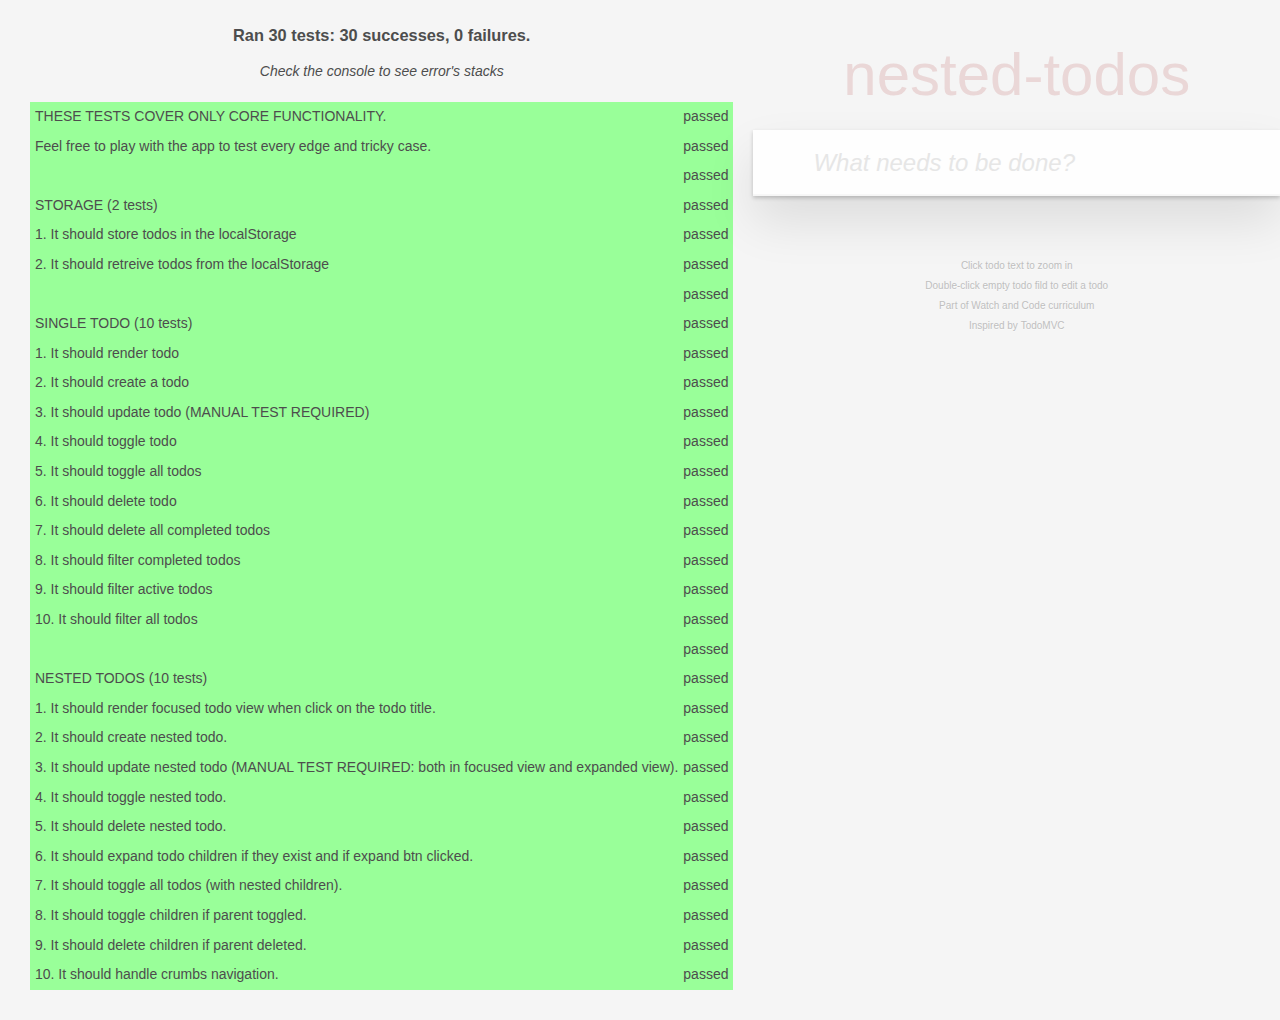
==== tests/tests-runner.html @ 6209fd99 "Initial commit." ====
<!DOCTYPE html>
<html lang="en">

<head>
  <meta charset="UTF-8">
  <meta name="viewport" content="width=device-width, initial-scale=1.0">
  <title>Tests for nested todos</title>
  <link rel="stylesheet" href="./../public/css/app.css">
  <link rel="stylesheet" href="./../public/css/index.css">
</head>

<body>
  <div id="app">
    <section id="app-view">
      <header id="header">
        <nav>
          <ol class="crumbs"></ol>
        </nav>
        <h1>
          <span class="headline">todos</span>
          <input class="edit" value="">
        </h1>
        <input id="new-todo" placeholder="What needs to be done?" autofocus>
      </header>

      <section id="main">
        <input id="toggle-all" type="checkbox">
        <label for="toggle-all">Mark all as complete</label>
        <ul id="todo-list"></ul>
      </section>
      <footer id="footer"></footer>
    </section>
    <footer id="info">
      <p>Click todo text to zoom in</p>
      <p>Double-click empty todo fild to edit a todo</p>
      <p>Part of <a href="http://watchandcode.com">Watch and Code</a> curriculum</p>
      <p>Inspired by <a href="http://todomvc.com">TodoMVC</a></p>
    </footer>    
  </div>

  <script src="./../public/js/director.js"></script>
  <script src="./../public/js/app.js"></script>
  <script src="./../tests/simpletest.js"></script>
  <script src="./../tests/app.tests.js"></script>
</body>

</html>
---- public/css/app.css ----
#main,
#footer {
	display: none;
}
---- public/css/index.css ----
html,
body {
	margin: 0;
	padding: 0;
}

button {
	margin: 0;
	padding: 0;
	border: 0;
	background: none;
	font-size: 100%;
	vertical-align: baseline;
	font-family: inherit;
	font-weight: inherit;
	color: inherit;
	-webkit-appearance: none;
	appearance: none;
	-webkit-font-smoothing: antialiased;
	-moz-font-smoothing: antialiased;
	font-synthesis: antialiased;
}

body {
	font: 14px 'Helvetica Neue', Helvetica, Arial, sans-serif;
	line-height: 1.4em;
	background: #f5f5f5;
	color: #4d4d4d;
	/* min-width: 230px;
	max-width: 550px;
	margin: 0 auto; */
	-webkit-font-smoothing: antialiased;
	-moz-font-smoothing: antialiased;
	font-synthesis: antialiased;
	font-weight: 300;
}

button,
input[type="checkbox"] {
	outline: none;
}

ul {
	list-style: none;
}

.hidden {
	display: none;
}

#app {
	font: 14px 'Helvetica Neue', Helvetica, Arial, sans-serif;
	line-height: 1.4em;
	background: #f5f5f5;
	color: #4d4d4d;
	/* min-width: 230px; */
	/* max-width: 550px; */
	/* margin: 0 auto; */
	-webkit-font-smoothing: antialiased;
	-moz-font-smoothing: antialiased;
	font-synthesis: antialiased;
	font-weight: 300;
}

#app-view {
	min-width: 230px;
	max-width: 550px;
	background: #fff;
	margin: 130px auto 40px auto;
	position: relative;
	box-shadow: 0 2px 4px 0 rgba(0, 0, 0, 0.2),
	            0 25px 50px 0 rgba(0, 0, 0, 0.1);
}

#app input::-webkit-input-placeholder {
	font-style: italic;
	font-weight: 300;
	color: #e6e6e6;
}

#app input::-moz-placeholder {
	font-style: italic;
	font-weight: 300;
	color: #e6e6e6;
}

#app input::input-placeholder {
	font-style: italic;
	font-weight: 300;
	color: #e6e6e6;
}

/* Header */
#header h1 {
	position: absolute;
	top: -85px;

	display: flex;
	justify-content: center;
	align-items: center;

	width: 100%;
	height: 70px;
	box-sizing: border-box;
	margin: 0;
	padding: 0;

	color: rgba(175, 47, 47, 0.15);
	font-size: 60px;
	font-weight: 300;
	-webkit-text-rendering: optimizeLegibility;
	-moz-text-rendering: optimizeLegibility;
	text-rendering: optimizeLegibility;
}

#header .headline {
	height: 100%;
	font-size: 60px;
	line-height: 60px;
	overflow: hidden;
	white-space: nowrap;
	text-overflow: ellipsis;
}

#header h1 .edit {
	display: none;
}

#header h1.editing .headline {
	display:none;
}

#header h1.editing .edit {
	display: block;
}

/* Breadcrumbs navigation */
.crumbs {
	display: flex;
	position: absolute;
	top: -120px;
	width: 100%;

	margin: 0;
	padding: 0;
	padding-left: 0;

	font-size: 20px;
	list-style: none;
	list-style-type: none;
}

.crumb .text {
	max-width: 100px;
	overflow: hidden;
	white-space: nowrap;
	text-overflow: ellipsis;
}

.crumb a {
	display: flex;
	height: 35px;
	align-items: center;
	color: inherit;
	text-decoration: none;
	opacity: 0.5;
	overflow: hidden;
}

.crumb a:hover {
	opacity: 1;
}

.crumb a::after {
	display: inline-block;
	color: inherit;
	content: '>';
	padding: 0 3px;
	opacity: 0.5;
}

.crumb:last-child a::after {
	content: '';
}

/* Edit todo */
#new-todo,
.edit {
	position: relative;
	margin: 0;
	width: 100%;
	font-size: 24px;
	font-family: inherit;
	font-weight: inherit;
	line-height: 1.4em;
	border: 0;
	outline: none;
	color: inherit;
	padding: 6px;
	border: 1px solid #999;
	box-shadow: inset 0 -1px 5px 0 rgba(0, 0, 0, 0.2);
	box-sizing: border-box;
	-webkit-font-smoothing: antialiased;
	-moz-font-smoothing: antialiased;
	font-synthesis: antialiased;
}

#new-todo {
	padding: 16px 16px 16px 60px;
	border: none;
	background: rgba(0, 0, 0, 0.003);
	box-shadow: inset 0 -2px 1px rgba(0,0,0,0.03);
}

#main {
	position: relative;
	z-index: 2;
	border-top: 1px solid #e6e6e6;
}

label[for='toggle-all'] {
	display: none;
}

#toggle-all {
	position: absolute;
	top: -55px;
	left: -12px;
	width: 60px;
	height: 34px;
	text-align: center;
	border: none; /* Mobile Safari */
}

#toggle-all:before {
	content: '❯';
	font-size: 22px;
	color: #e6e6e6;
	padding: 10px 27px 10px 27px;
}

#toggle-all:checked:before {
	color: #737373;
}

#todo-list {
	margin: 0;
	padding: 0;
	list-style: none;
}

#todo-list li {
	position: relative;
	font-size: 24px;
}

#todo-list li:last-child {
	border-bottom: none;
}

#todo-list li.editing {
	border-bottom: none;
	padding: 0;
}

#todo-list li.editing > .edit {
	display: block;
	width: calc(100% - 45px);
	margin: 0 0 0 45px;
	padding: 13px 17px 12px 17px;
}

.expanded {
	box-shadow: inset 40px 0 10px  #f5f5f5;
}

.view {
	display: block;
	position: relative;
	border-bottom: 1px solid #ededed;
}

.view a {
	text-decoration: none;
	color: inherit;
}

.view a:hover {
	font-weight: 400;
}


#todo-list > li:last-child .view {
	border-bottom: none;
}

#todo-list li.editing .view {
	display: none;
}

#todo-list li .toggle {
	text-align: center;
	width: 40px;
	/* auto, since non-WebKit browsers doesn't support input styling */
	height: auto;
	position: absolute;
	top: 0;
	bottom: 0;
	margin: auto 0;
	border: none; /* Mobile Safari */
	-webkit-appearance: none;
	appearance: none;
}

#todo-list li .toggle:after {
	content: url('data:image/svg+xml;utf8,<svg%20xmlns%3D"http%3A//www.w3.org/2000/svg"%20width%3D"40"%20height%3D"40"%20viewBox%3D"-10%20-18%20100%20135"><circle%20cx%3D"50"%20cy%3D"50"%20r%3D"50"%20fill%3D"none"%20stroke%3D"%23ededed"%20stroke-width%3D"3"/></svg>');
}

#todo-list li .toggle:checked:after {
	content: url('data:image/svg+xml;utf8,<svg%20xmlns%3D"http%3A//www.w3.org/2000/svg"%20width%3D"40"%20height%3D"40"%20viewBox%3D"-10%20-18%20100%20135"><circle%20cx%3D"50"%20cy%3D"50"%20r%3D"50"%20fill%3D"none"%20stroke%3D"%23bddad5"%20stroke-width%3D"3"/><path%20fill%3D"%235dc2af"%20d%3D"M72%2025L42%2071%2027%2056l-4%204%2020%2020%2034-52z"/></svg>');
}

#todo-list li .expand {
	text-align: center;
	width: 40px;
	height: 40px;
	position: absolute;
	top: 0;
	bottom: 0;
	margin: auto 0 auto -40px;
	border: none; /* Mobile Safari */
	-webkit-appearance: none;
	appearance: none;

	text-align: center;
	font-size: 24px;
	line-height: 40px;
	color: lightgray;
	opacity: 0;
}

#todo-list li .expand:after {
	content: url('data:image/svg+xml;utf8,<svg xmlns="http://www.w3.org/2000/svg" width="40" height="40" viewBox="0 0 20 20"><path d="M13.75 9.56879C14.0833 9.76124 14.0833 10.2424 13.75 10.4348L8.5 13.4659C8.16667 13.6584 7.75 13.4178 7.75 13.0329L7.75 6.97072C7.75 6.58582 8.16667 6.34525 8.5 6.5377L13.75 9.56879Z" stroke="none" fill="lightgrey"></path></svg>');
}

#todo-list li .expand:checked:after {
	content: url('data:image/svg+xml;utf8,<svg xmlns="http://www.w3.org/2000/svg" width="40" height="40" viewBox="0 0 20 20"><path d="M13.75 9.56879C14.0833 9.76124 14.0833 10.2424 13.75 10.4348L8.5 13.4659C8.16667 13.6584 7.75 13.4178 7.75 13.0329L7.75 6.97072C7.75 6.58582 8.16667 6.34525 8.5 6.5377L13.75 9.56879Z" stroke="none" fill="grey"></path></svg>');
}

#todo-list li .expand:checked {
	transform: rotateZ(90deg);
	opacity: 1;
}

#todo-list li > .view:hover .expand {
	opacity: 1;
}

#todo-list li label {
	overflow: hidden;
	white-space: nowrap;
	text-overflow: ellipsis;	
	word-break: break-all;
	padding: 15px 60px 15px 15px;
	margin-left: 45px;
	display: block;
	line-height: 1.2;
	transition: color 0.4s;
}

#todo-list li.completed > .view label {
	color: #d9d9d9;
	text-decoration: line-through;
}

#todo-list li .destroy {
	display: none;
	position: absolute;
	top: 0;
	right: 10px;
	bottom: 0;
	width: 40px;
	height: 40px;
	margin: auto 0;
	font-size: 30px;
	color: #cc9a9a;
	margin-bottom: 11px;
	transition: color 0.2s ease-out;
}

#todo-list li .destroy:hover {
	color: #af5b5e;
}

#todo-list li .destroy:after {
	content: '×';
}

#todo-list li > .view:hover .destroy {
	display: block;
}

#todo-list li .edit {
	display: none;
}

#todo-list li.editing:last-child {
	margin-bottom: -1px;
}

#footer {
	color: #777;
	padding: 10px 15px;
	height: 20px;
	text-align: center;
	border-top: 1px solid #e6e6e6;
}

#footer:before {
	content: '';
	position: absolute;
	right: 0;
	bottom: 0;
	left: 0;
	height: 50px;
	overflow: hidden;
	box-shadow: 0 1px 1px rgba(0, 0, 0, 0.2),
	            0 8px 0 -3px #f6f6f6,
	            0 9px 1px -3px rgba(0, 0, 0, 0.2),
	            0 16px 0 -6px #f6f6f6,
	            0 17px 2px -6px rgba(0, 0, 0, 0.2);
}

#todo-count {
	float: left;
	text-align: left;
}

#todo-count strong {
	font-weight: 300;
}

#filters {
	margin: 0;
	padding: 0;
	list-style: none;
	position: absolute;
	right: 0;
	left: 0;
}

#filters li {
	display: inline;
}

#filters li a {
	color: inherit;
	margin: 3px;
	padding: 3px 7px;
	text-decoration: none;
	border: 1px solid transparent;
	border-radius: 3px;
}

#filters li a.selected,
#filters li a:hover {
	border-color: rgba(175, 47, 47, 0.1);
}

#filters li a.selected {
	border-color: rgba(175, 47, 47, 0.2);
}

#clear-completed,
html #clear-completed:active {
	float: right;
	position: relative;
	line-height: 20px;
	text-decoration: none;
	cursor: pointer;
	position: relative;
}

#clear-completed:hover {
	text-decoration: underline;
}

#info {
	margin: 65px auto 0;
	color: #bfbfbf;
	font-size: 10px;
	text-shadow: 0 1px 0 rgba(255, 255, 255, 0.5);
	text-align: center;
}

#info p {
	line-height: 1;
}

#info a {
	color: inherit;
	text-decoration: none;
	font-weight: 400;
}

#info a:hover {
	text-decoration: underline;
}

/*
	Hack to remove background from Mobile Safari.
	Can't use it globally since it destroys checkboxes in Firefox
*/
@media screen and (-webkit-min-device-pixel-ratio:0) {
	#toggle-all,
	#todo-list li .toggle {
		background: none;
	}

	#todo-list li .toggle {
		height: 40px;
	}

	#toggle-all {
		-webkit-transform: rotate(90deg);
		transform: rotate(90deg);
		-webkit-appearance: none;
		appearance: none;
	}
}

@media (max-width: 430px) {
	#footer {
		height: 50px;
	}

	#filters {
		bottom: 10px;
	}
}
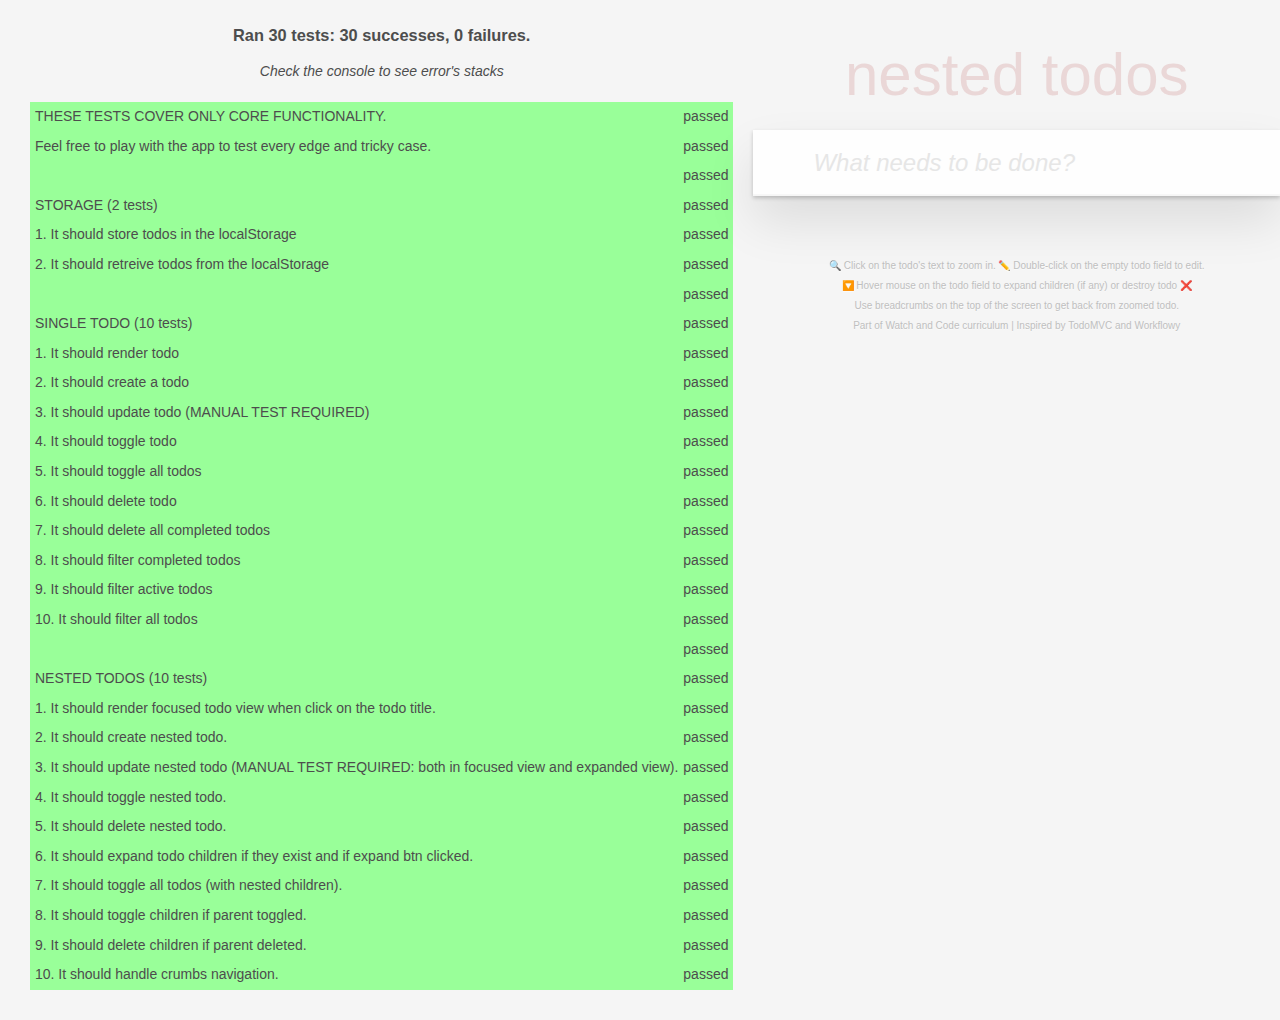
==== commit 71da4f0c: "Deleted unused variables, cleaned up comments, changed footer#info." ====
--- a/tests/tests-runner.html
+++ b/tests/tests-runner.html
@@ -31,11 +31,12 @@
       <footer id="footer"></footer>
     </section>
     <footer id="info">
-      <p>Click todo text to zoom in</p>
-      <p>Double-click empty todo fild to edit a todo</p>
-      <p>Part of <a href="http://watchandcode.com">Watch and Code</a> curriculum</p>
-      <p>Inspired by <a href="http://todomvc.com">TodoMVC</a></p>
-    </footer>    
+      <p>🔍 Click on the todo's text to <b>zoom in</b>. ✏️ Double-click on the empty todo field to <b>edit</b>.</p>
+      <p>🔽 Hover mouse on the todo field to <b>expand</b> children (if any) or <b>destroy</b> todo ❌</p>
+      <p>Use <b>breadcrumbs</b> on the top of the screen to get back from zoomed todo.</p>
+      <p>Part of <a href="https://watchandcode.com">Watch and Code</a> curriculum | Inspired by <a
+          href="https://todomvc.com/examples/jquery/#/all">TodoMVC</a> and <a href="https://workflowy.com">Workflowy</a></p>
+    </footer>
   </div>
 
   <script src="./../public/js/director.js"></script>
--- a/public/css/index.css
+++ b/public/css/index.css
@@ -26,9 +26,6 @@
 	line-height: 1.4em;
 	background: #f5f5f5;
 	color: #4d4d4d;
-	/* min-width: 230px;
-	max-width: 550px;
-	margin: 0 auto; */
 	-webkit-font-smoothing: antialiased;
 	-moz-font-smoothing: antialiased;
 	font-synthesis: antialiased;
@@ -53,9 +50,6 @@
 	line-height: 1.4em;
 	background: #f5f5f5;
 	color: #4d4d4d;
-	/* min-width: 230px; */
-	/* max-width: 550px; */
-	/* margin: 0 auto; */
 	-webkit-font-smoothing: antialiased;
 	-moz-font-smoothing: antialiased;
 	font-synthesis: antialiased;
@@ -359,7 +353,7 @@
 #todo-list li label {
 	overflow: hidden;
 	white-space: nowrap;
-	text-overflow: ellipsis;	
+	text-overflow: ellipsis;
 	word-break: break-all;
 	padding: 15px 60px 15px 15px;
 	margin-left: 45px;
